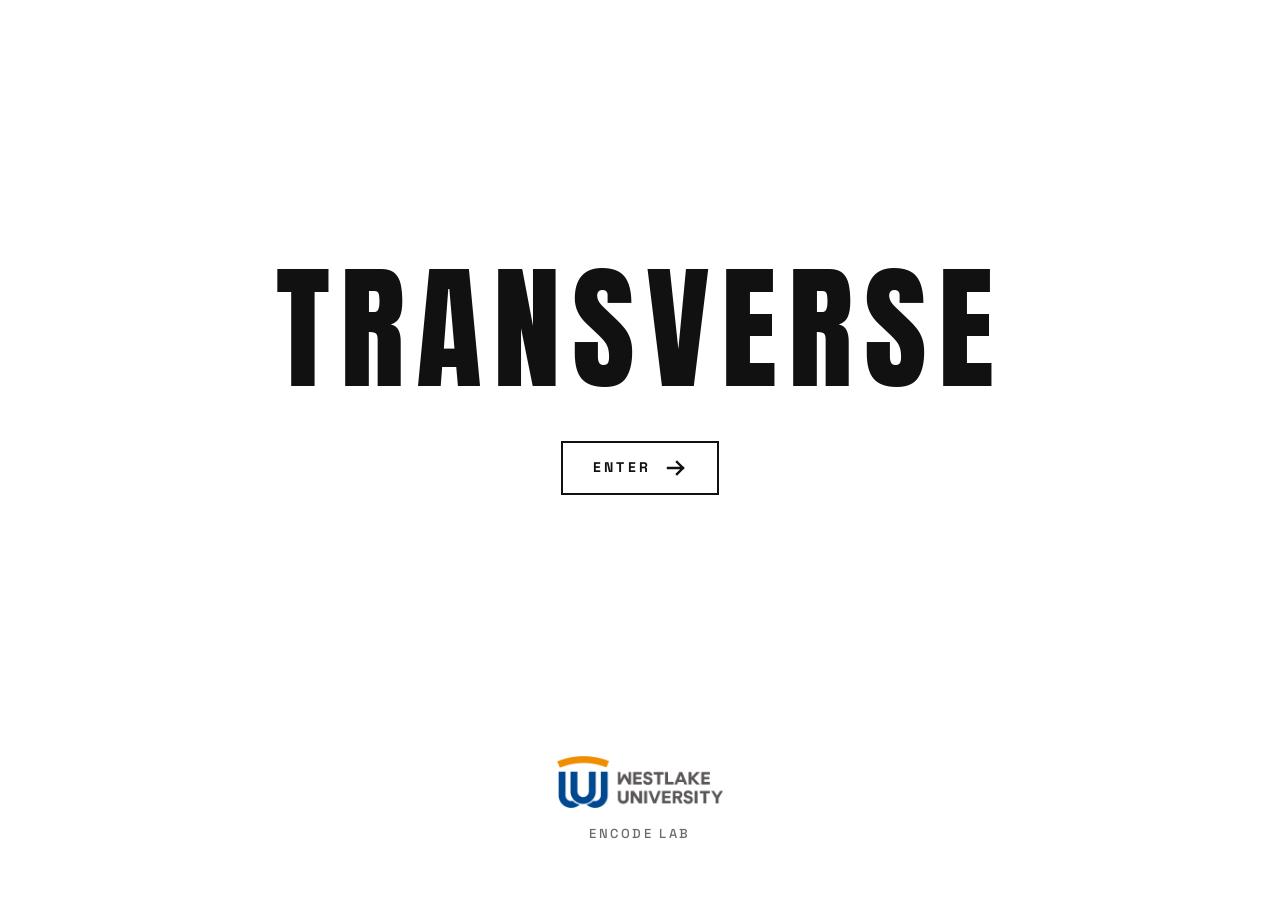
==== site/index.html @ fa6d0586 "TransVerse website: white research interface, outer pages and threshold - Research GUI (core/gui/ind" ====
<!doctype html>
<html lang="en">
<head>
<meta charset="utf-8">
<meta name="viewport" content="width=device-width, initial-scale=1">
<meta name="color-scheme" content="light">
<meta name="robots" content="noindex">
<meta http-equiv="Content-Security-Policy" content="default-src 'none'; style-src 'self'; img-src 'self'; font-src 'self'; base-uri 'none'; form-action 'none'">
<link rel="icon" href="favicon.svg" type="image/svg+xml">
<link rel="stylesheet" href="site.css">
<title>TransVerse</title>
<meta name="description" content="TransVerse, from Encode Lab, Westlake University.">
</head>
<body>
<main class="portal">
  <h1>TRANSVERSE</h1>
  <a class="btn" href="welcome.html">ENTER <svg aria-hidden="true" width="22" height="22" viewBox="0 0 22 22"><path d="M3 11 L18 11 M12 5 L18 11 L12 17" fill="none" stroke="currentColor" stroke-width="2.4" stroke-linecap="square"/></svg></a>
</main>
<footer class="portal-foot"><img src="assets/westlake_logo_two_line.png" alt="Westlake University"><span class="lab">Encode Lab</span></footer>
</body>
</html>
---- site/site.css ----
/* Fonts: Anton and Space Grotesk, SIL Open Font License 1.1 (assets/fonts/*-OFL.txt). */
@font-face{font-family:Anton;src:url(assets/fonts/Anton-Regular.ttf) format('truetype');font-weight:400;font-style:normal;font-display:swap}
@font-face{font-family:'Space Grotesk';src:url(assets/fonts/SpaceGrotesk-wght.ttf) format('truetype');font-weight:300 700;font-style:normal;font-display:swap}
/* Outer pages: white, black type, hairline rules. No Universe's style is used here. */
:root{--ink:#111111;--sub:#4A4A4A;--mute:#6B6B6B;--rule:#E4E4E4;--display:Anton,Impact,"Haettenschweiler","Arial Narrow Bold",sans-serif;
--body:"Space Grotesk","Helvetica Neue",Helvetica,Arial,system-ui,sans-serif;color-scheme:light}
*{box-sizing:border-box}
html,body{margin:0;background:#FFFFFF;color:var(--ink)}
body{font:17px/1.55 var(--body);min-height:100vh;display:flex;flex-direction:column}
a{color:var(--ink)}a:hover{color:#555}
img{display:block}
.wrap{width:100%;max-width:1280px;margin:0 auto;padding:0 32px}
.bar{border-bottom:1px solid var(--rule)}
.bar .wrap{display:flex;flex-wrap:wrap;align-items:center;justify-content:space-between;gap:16px;padding-top:20px;padding-bottom:20px}
.mark{font:400 22px/1 var(--display);letter-spacing:.1em;text-decoration:none}
.nav{display:flex;flex-wrap:wrap;gap:28px}
.nav a,.small-caps{font-size:13px;font-weight:700;letter-spacing:.16em;text-transform:uppercase;text-decoration:none}
.eyebrow{font-size:13px;font-weight:700;letter-spacing:.2em;text-transform:uppercase;color:var(--mute)}
.btn{display:inline-flex;align-items:center;gap:14px;text-decoration:none;border:2px solid var(--ink);padding:14px 30px;font-size:14px;font-weight:700;letter-spacing:.22em;text-transform:uppercase;background:#FFF;color:var(--ink)}
.btn.solid{background:var(--ink);color:#FFF}
.btn.solid:hover{background:#000;color:#FFF}
.btn:hover{color:var(--ink);background:#F6F6F6}
.btn.small{padding:10px 22px;font-size:13px;letter-spacing:.2em}
.btn.quiet{border-color:#BDBDBD;color:var(--mute);cursor:default}
.btn.quiet:hover{background:#FFF;color:var(--mute)}
.btn:focus-visible,a:focus-visible{outline:2px solid var(--ink);outline-offset:3px}
h1,h2,h3{font-family:var(--display);font-weight:400;margin:0}
p{margin:0}
main{flex:1 1 auto}
.foot{border-top:1px solid var(--rule)}
.foot .wrap{display:flex;flex-wrap:wrap;align-items:center;justify-content:space-between;gap:16px;padding-top:28px;padding-bottom:40px}
.foot img{height:40px;width:auto}
.lab{font-size:13px;font-weight:500;letter-spacing:.2em;text-transform:uppercase;color:var(--mute)}

/* Portal. */
.portal{flex:1 1 auto;display:flex;flex-direction:column;align-items:center;justify-content:center;gap:44px;padding:80px 24px;min-height:560px}
.portal h1{font-size:clamp(56px,11vw,136px);line-height:1;letter-spacing:.08em;text-align:center}
.portal-foot{padding:0 24px 56px;display:flex;flex-direction:column;align-items:center;gap:16px}
.portal-foot img{height:52px;width:auto}

/* Welcome. */
.hero{padding:clamp(72px,12vw,128px) 0 clamp(64px,10vw,112px);display:flex;flex-direction:column;gap:32px}
.hero h1{max-width:1100px;font-size:clamp(40px,6.4vw,72px);line-height:1.04;letter-spacing:.02em}
.hero p{max-width:560px;font-size:19px;color:var(--sub)}
.row{display:flex;flex-wrap:wrap;gap:14px}
.mv{white-space:nowrap}.mv1{color:#3E6B48}.mv2{color:#E8361C}.mv3{color:#2C4A6E}.mv4{color:#A8842F}.mv5{color:#1F7AC0}
.split{padding:56px 0 72px;border-top:1px solid var(--rule);display:flex;flex-wrap:wrap;gap:48px}
.split>div{min-width:0;display:flex;flex-direction:column;gap:16px}
.split h2{font-size:40px;letter-spacing:.04em}
.split p{color:var(--sub);max-width:620px}

/* Gate. */
.gate{max-width:1180px;padding-top:72px;padding-bottom:80px;display:flex;flex-direction:column;gap:48px}
.gate-head{display:flex;flex-direction:column;gap:12px;align-items:center;text-align:center}
.gate-head h1{font-size:clamp(44px,7vw,72px);letter-spacing:.04em}
.gate-head p{color:var(--sub)}
.doors{display:grid;grid-template-columns:repeat(auto-fit,minmax(min(100%,320px),1fr));gap:28px}
.door{border:2px solid var(--ink);border-radius:20px;padding:clamp(28px,4vw,40px);display:flex;flex-direction:column;gap:22px}
.door h2{font-size:48px;letter-spacing:.04em}
.door p{color:var(--sub)}
.door .go{display:flex;flex-direction:column;gap:12px;margin-top:auto;align-items:flex-start}
.door .fine{font-size:14px;line-height:1.5}

/* How it works. */
.how-hero{padding:clamp(64px,10vw,104px) 0 56px;display:flex;flex-direction:column;gap:24px}
.how-hero h1{font-size:clamp(44px,7vw,84px);line-height:1.02;letter-spacing:.02em}
.how-hero p{max-width:620px;font-size:19px;color:var(--sub)}
.glance{display:grid;grid-template-columns:repeat(auto-fit,minmax(min(100%,220px),1fr));border-top:1px solid var(--rule);border-bottom:1px solid var(--rule)}
.glance div{padding:28px 24px 28px 0;display:flex;flex-direction:column;gap:6px}
.glance div+div{border-left:1px solid var(--rule);padding-left:24px}
.glance b{font:400 64px/1 var(--display)}
.glance span{color:var(--sub)}
.section{padding:72px 0 24px;display:flex;flex-direction:column;gap:28px}
.section h2{font-size:40px;letter-spacing:.04em}
.section>p{max-width:640px;color:var(--sub)}
.worlds{display:grid;grid-template-columns:repeat(auto-fit,minmax(min(100%,200px),1fr));gap:20px}
.world{display:flex;flex-direction:column;gap:12px;margin:0}
.world img{width:100%;aspect-ratio:4/3;object-fit:cover;border-radius:2px;background:#EEE}
.world figcaption{display:flex;flex-direction:column;gap:2px}
.world figcaption span:first-child{font-size:12px;font-weight:700;letter-spacing:.2em;color:var(--mute)}
.world figcaption span:last-child{font-weight:500}
.steps{display:grid;grid-template-columns:repeat(auto-fit,minmax(min(100%,230px),1fr));gap:0;border-top:1px solid var(--rule)}
.step{padding:28px 28px 32px 0;display:flex;flex-direction:column;gap:10px}
.step+.step{border-left:1px solid var(--rule);padding-left:28px}
.step span{font:400 28px/1 var(--display);color:var(--mute)}
.step h3{font-size:30px;letter-spacing:.03em}
.step p{color:var(--sub)}
.agents{margin:48px 0 80px;padding:40px;border:2px solid var(--ink);border-radius:20px;display:flex;flex-direction:column;gap:14px}
.agents h2{font-size:clamp(30px,4vw,44px);letter-spacing:.03em}
.agents p{color:var(--sub);max-width:640px}

@media (max-width:640px){
  .wrap{padding:0 16px}
  .glance div+div,.step+.step{border-left:0;padding-left:0;border-top:1px solid var(--rule)}
  .agents{padding:24px}
}
.grow2{flex:2 1 480px}.grow1{flex:1 1 280px}
.stack8{display:flex;flex-direction:column;gap:8px}
.plain-link{font-size:14px;font-weight:700}
.muted{color:var(--mute)}
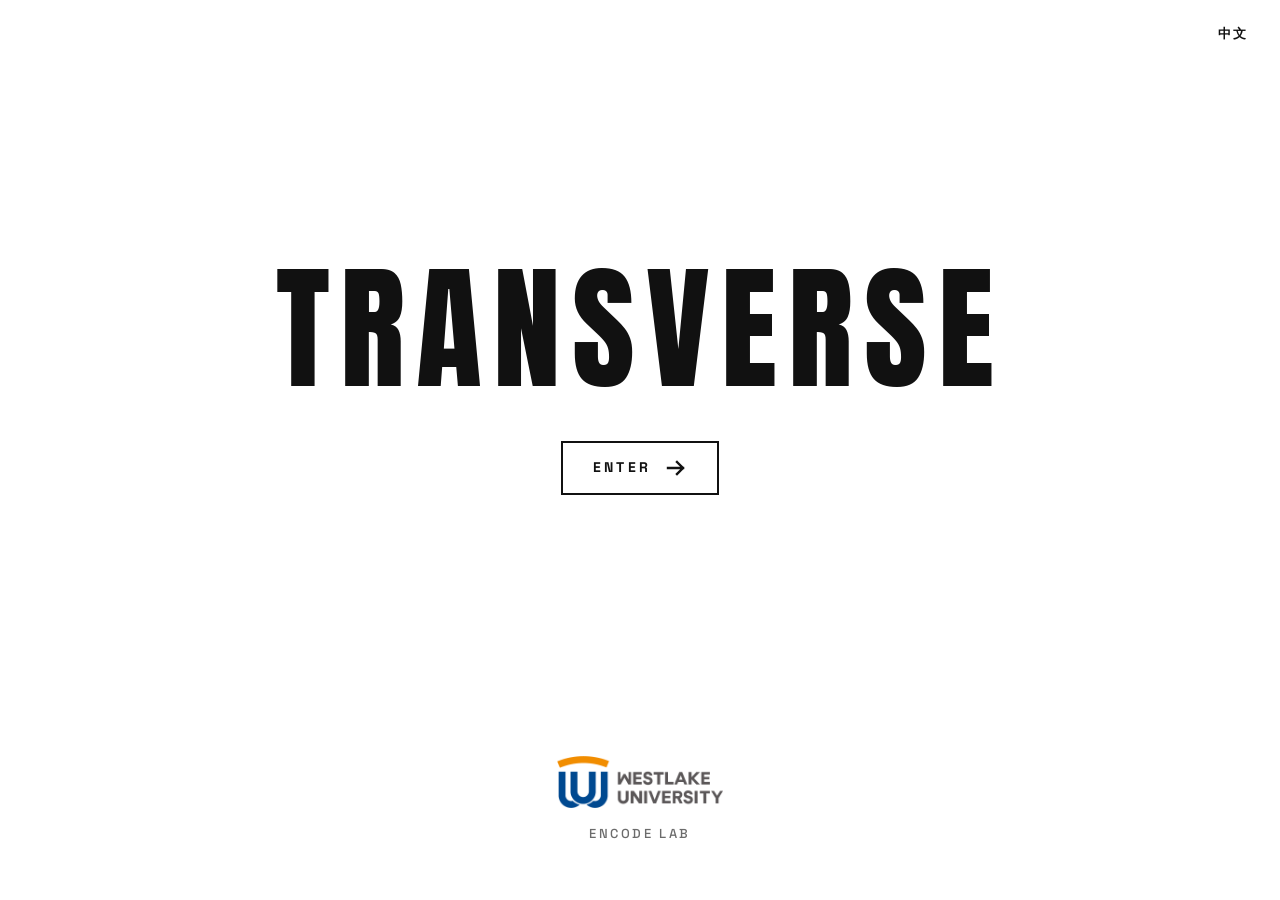
==== commit a4f825e8: "Developer mode (any Universe directly) and a Chinese interface Developer mode (play/?dev=1): - start" ====
--- a/site/index.html
+++ b/site/index.html
@@ -12,6 +12,7 @@
 <meta name="description" content="TransVerse, from Encode Lab, Westlake University.">
 </head>
 <body>
+<a class="lang-switch" href="zh/" lang="zh-CN">中文</a>
 <main class="portal">
   <h1>TRANSVERSE</h1>
   <a class="btn" href="welcome.html">ENTER <svg aria-hidden="true" width="22" height="22" viewBox="0 0 22 22"><path d="M3 11 L18 11 M12 5 L18 11 L12 17" fill="none" stroke="currentColor" stroke-width="2.4" stroke-linecap="square"/></svg></a>
--- a/site/site.css
+++ b/site/site.css
@@ -2,8 +2,8 @@
 @font-face{font-family:Anton;src:url(assets/fonts/Anton-Regular.ttf) format('truetype');font-weight:400;font-style:normal;font-display:swap}
 @font-face{font-family:'Space Grotesk';src:url(assets/fonts/SpaceGrotesk-wght.ttf) format('truetype');font-weight:300 700;font-style:normal;font-display:swap}
 /* Outer pages: white, black type, hairline rules. No Universe's style is used here. */
-:root{--ink:#111111;--sub:#4A4A4A;--mute:#6B6B6B;--rule:#E4E4E4;--display:Anton,Impact,"Haettenschweiler","Arial Narrow Bold",sans-serif;
---body:"Space Grotesk","Helvetica Neue",Helvetica,Arial,system-ui,sans-serif;color-scheme:light}
+:root{--tv-ease:cubic-bezier(.45,0,.25,1);--ink:#111111;--sub:#4A4A4A;--mute:#6B6B6B;--rule:#E4E4E4;--display:Anton,Impact,"Haettenschweiler","Arial Narrow Bold","PingFang SC","Hiragino Sans GB","Microsoft YaHei",sans-serif;
+--body:"Space Grotesk","Helvetica Neue",Helvetica,Arial,"PingFang SC","Hiragino Sans GB","Microsoft YaHei",system-ui,sans-serif;color-scheme:light}
 *{box-sizing:border-box}
 html,body{margin:0;background:#FFFFFF;color:var(--ink)}
 body{font:17px/1.55 var(--body);min-height:100vh;display:flex;flex-direction:column}
@@ -55,7 +55,7 @@
 .gate-head h1{font-size:clamp(44px,7vw,72px);letter-spacing:.04em}
 .gate-head p{color:var(--sub)}
 .doors{display:grid;grid-template-columns:repeat(auto-fit,minmax(min(100%,320px),1fr));gap:28px}
-.door{border:2px solid var(--ink);border-radius:20px;padding:clamp(28px,4vw,40px);display:flex;flex-direction:column;gap:22px}
+.door{border:1px solid var(--ink);border-radius:0;padding:clamp(28px,4vw,44px);display:flex;flex-direction:column;gap:22px}
 .door h2{font-size:48px;letter-spacing:.04em}
 .door p{color:var(--sub)}
 .door .go{display:flex;flex-direction:column;gap:12px;margin-top:auto;align-items:flex-start}
@@ -73,9 +73,9 @@
 .section{padding:72px 0 24px;display:flex;flex-direction:column;gap:28px}
 .section h2{font-size:40px;letter-spacing:.04em}
 .section>p{max-width:640px;color:var(--sub)}
-.worlds{display:grid;grid-template-columns:repeat(auto-fit,minmax(min(100%,200px),1fr));gap:20px}
+.worlds{display:grid;grid-template-columns:repeat(auto-fit,minmax(min(100%,360px),1fr));gap:24px 20px}
 .world{display:flex;flex-direction:column;gap:12px;margin:0}
-.world img{width:100%;aspect-ratio:4/3;object-fit:cover;border-radius:2px;background:#EEE}
+.world img{width:100%;aspect-ratio:3/1;object-fit:cover;object-position:center 60%;border-radius:0;background:#EEE}
 .world figcaption{display:flex;flex-direction:column;gap:2px}
 .world figcaption span:first-child{font-size:12px;font-weight:700;letter-spacing:.2em;color:var(--mute)}
 .world figcaption span:last-child{font-weight:500}
@@ -85,7 +85,7 @@
 .step span{font:400 28px/1 var(--display);color:var(--mute)}
 .step h3{font-size:30px;letter-spacing:.03em}
 .step p{color:var(--sub)}
-.agents{margin:48px 0 80px;padding:40px;border:2px solid var(--ink);border-radius:20px;display:flex;flex-direction:column;gap:14px}
+.agents{margin:48px 0 80px;padding:40px;border:1px solid var(--ink);border-radius:0;display:flex;flex-direction:column;gap:14px}
 .agents h2{font-size:clamp(30px,4vw,44px);letter-spacing:.03em}
 .agents p{color:var(--sub);max-width:640px}
 
@@ -98,3 +98,26 @@
 .stack8{display:flex;flex-direction:column;gap:8px}
 .plain-link{font-size:14px;font-weight:700}
 .muted{color:var(--mute)}
+
+/* Motion (one easing site-wide; nothing loops). Portal: the title gathers from a wider tracking, then
+   ENTER fades in; the arrow moves 4 px on hover. Welcome: the five segments of "Multiverse" take their
+   colours one after another. How it works: a light lift on the paintings. */
+@keyframes tv-gather{from{letter-spacing:.22em;opacity:0}to{letter-spacing:.08em;opacity:1}}
+@keyframes tv-fade{from{opacity:0}to{opacity:1}}
+@keyframes tv-colour{from{color:var(--ink)}}
+.portal h1{animation:tv-gather 1.8s var(--tv-ease) .2s both}
+.portal .btn{animation:tv-fade .9s var(--tv-ease) 1.9s both}
+.btn svg{transition:transform .25s var(--tv-ease)}
+.btn:hover svg,.btn:focus-visible svg{transform:translateX(4px)}
+.mv span{animation:tv-colour .45s var(--tv-ease) both}
+.mv .mv1{animation-delay:.35s}.mv .mv2{animation-delay:.44s}.mv .mv3{animation-delay:.53s}.mv .mv4{animation-delay:.62s}.mv .mv5{animation-delay:.71s}
+.world img{transition:transform .35s var(--tv-ease),filter .35s var(--tv-ease)}
+.world:hover img{transform:translateY(-3px);filter:saturate(1.08)}
+@media (prefers-reduced-motion:reduce){*{animation:none!important;transition:none!important}}
+
+/* Language switch. */
+.lang-switch{position:fixed;top:24px;right:32px;font-size:13px;font-weight:700;letter-spacing:.16em;text-decoration:none}
+.bar-right{display:flex;align-items:center;gap:24px}
+html[lang="zh-CN"] .hero p,html[lang="zh-CN"] .split p,html[lang="zh-CN"] .door p,html[lang="zh-CN"] .step p,html[lang="zh-CN"] .how-hero p{line-height:1.75}
+html[lang="zh-CN"] .nav a,html[lang="zh-CN"] .small-caps,html[lang="zh-CN"] .eyebrow,html[lang="zh-CN"] .btn{letter-spacing:.08em}
+html[lang="zh-CN"] h1,html[lang="zh-CN"] h2,html[lang="zh-CN"] h3{font-weight:700;letter-spacing:.02em}
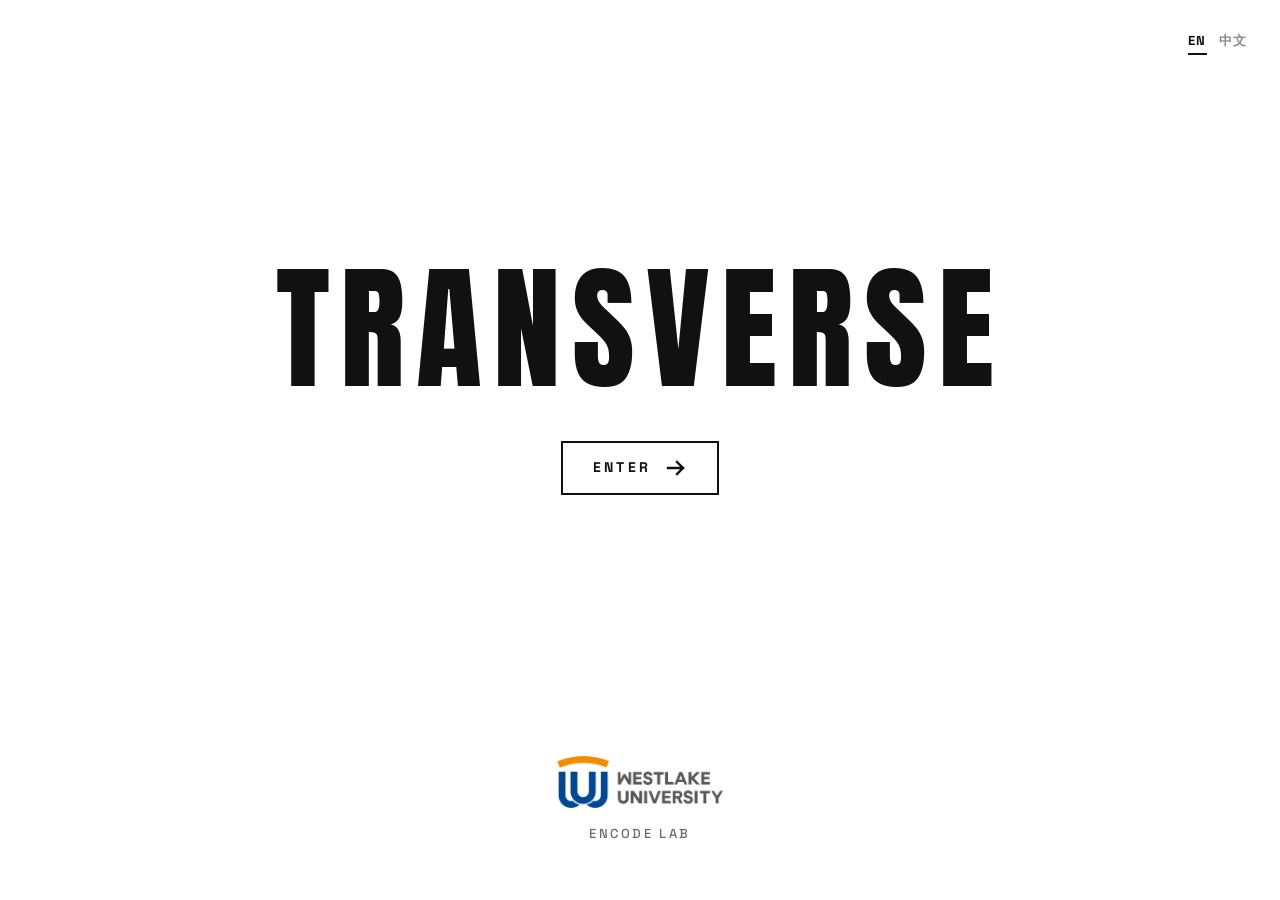
==== commit 51e698ad: "One EN / 中文 switch, always in the top-right corner Every page (portal, welcome, how it works, enter," ====
--- a/site/index.html
+++ b/site/index.html
@@ -12,7 +12,7 @@
 <meta name="description" content="TransVerse, from Encode Lab, Westlake University.">
 </head>
 <body>
-<a class="lang-switch" href="zh/" lang="zh-CN">中文</a>
+<div class="lang-corner"><span class="lang-toggle"><b>EN</b><a href="zh/" lang="zh-CN">中文</a></span></div>
 <main class="portal">
   <h1>TRANSVERSE</h1>
   <a class="btn" href="welcome.html">ENTER <svg aria-hidden="true" width="22" height="22" viewBox="0 0 22 22"><path d="M3 11 L18 11 M12 5 L18 11 L12 17" fill="none" stroke="currentColor" stroke-width="2.4" stroke-linecap="square"/></svg></a>
--- a/site/site.css
+++ b/site/site.css
@@ -116,8 +116,14 @@
 @media (prefers-reduced-motion:reduce){*{animation:none!important;transition:none!important}}
 
 /* Language switch. */
-.lang-switch{position:fixed;top:24px;right:32px;font-size:13px;font-weight:700;letter-spacing:.16em;text-decoration:none}
 .bar-right{display:flex;align-items:center;gap:24px}
 html[lang="zh-CN"] .hero p,html[lang="zh-CN"] .split p,html[lang="zh-CN"] .door p,html[lang="zh-CN"] .step p,html[lang="zh-CN"] .how-hero p{line-height:1.75}
 html[lang="zh-CN"] .nav a,html[lang="zh-CN"] .small-caps,html[lang="zh-CN"] .eyebrow,html[lang="zh-CN"] .btn{letter-spacing:.08em}
 html[lang="zh-CN"] h1,html[lang="zh-CN"] h2,html[lang="zh-CN"] h3{font-weight:700;letter-spacing:.02em}
+
+/* EN / 中文 — always the last item, top right. The current language is bold and underlined. */
+.lang-toggle{display:inline-flex;align-items:center;gap:12px;font-size:13px;font-weight:700;letter-spacing:.12em;white-space:nowrap}
+.lang-toggle b{color:var(--ink);border-bottom:2px solid var(--ink);padding-bottom:2px}
+.lang-toggle a{color:#8A8A8A;text-decoration:none;padding-bottom:4px}
+.lang-toggle a:hover{color:var(--ink)}
+.lang-corner{position:fixed;top:26px;right:32px;z-index:5}
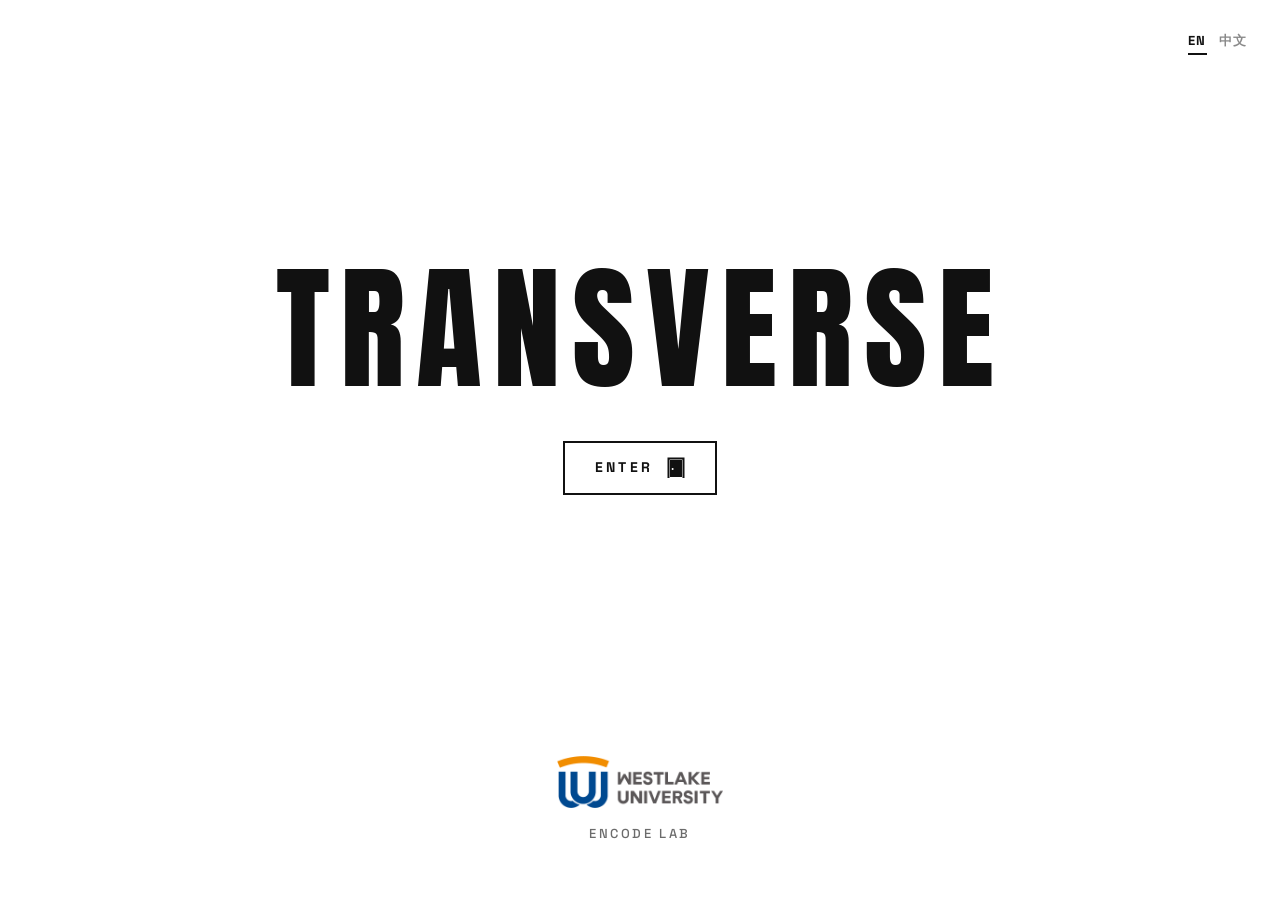
==== commit 0b2bfc4f: "Welcome: each piece of Multiverse shows its world's painting inside the letters on hover; ENTER carr" ====
--- a/site/index.html
+++ b/site/index.html
@@ -15,7 +15,7 @@
 <div class="lang-corner"><span class="lang-toggle"><b>EN</b><a href="zh/" lang="zh-CN">中文</a></span></div>
 <main class="portal">
   <h1>TRANSVERSE</h1>
-  <a class="btn" href="welcome.html">ENTER <svg aria-hidden="true" width="22" height="22" viewBox="0 0 22 22"><path d="M3 11 L18 11 M12 5 L18 11 L12 17" fill="none" stroke="currentColor" stroke-width="2.4" stroke-linecap="square"/></svg></a>
+  <a class="btn" href="welcome.html">ENTER <svg class="door-icon" aria-hidden="true" width="18" height="22" viewBox="0 0 18 22"><rect x="3" y="3" width="2.4" height="17" class="d1"/><rect x="5.4" y="3" width="2.4" height="17" class="d2"/><rect x="7.8" y="3" width="2.4" height="17" class="d3"/><rect x="10.2" y="3" width="2.4" height="17" class="d4"/><rect x="12.6" y="3" width="2.4" height="17" class="d5"/><g class="door-leaf"><rect x="3" y="3" width="12" height="17"/><circle class="door-knob" cx="5.6" cy="12" r="1"/></g><path d="M1.5 21 V1.5 H16.5 V21" fill="none" stroke="currentColor" stroke-width="2"/></svg></a>
 </main>
 <footer class="portal-foot"><img src="assets/westlake_logo_two_line.png" alt="Westlake University"><span class="lab">Encode Lab</span></footer>
 </body>
--- a/site/site.css
+++ b/site/site.css
@@ -43,7 +43,8 @@
 .hero h1{max-width:1100px;font-size:clamp(40px,6.4vw,72px);line-height:1.04;letter-spacing:.02em}
 .hero p{max-width:560px;font-size:19px;color:var(--sub)}
 .row{display:flex;flex-wrap:wrap;gap:14px}
-.mv{white-space:nowrap}.mv1{color:#3E6B48}.mv2{color:#E8361C}.mv3{color:#2C4A6E}.mv4{color:#A8842F}.mv5{color:#1F7AC0}
+.mv{white-space:nowrap}/* One colour per world (2026-11-24, palette C): the original muted set reordered to fit the worlds — forest green, night navy, seal vermilion, dusk rose (new), brass ochre. */
+.mv1{color:#3E6B48}.mv2{color:#2C4A6E}.mv3{color:#E8361C}.mv4{color:#B85676}.mv5{color:#A8842F}
 .split{padding:56px 0 72px;border-top:1px solid var(--rule);display:flex;flex-wrap:wrap;gap:48px}
 .split>div{min-width:0;display:flex;flex-direction:column;gap:16px}
 .split h2{font-size:40px;letter-spacing:.04em}
@@ -109,7 +110,17 @@
 .portal .btn{animation:tv-fade .9s var(--tv-ease) 1.9s both}
 .btn svg{transition:transform .25s var(--tv-ease)}
 .btn:hover svg,.btn:focus-visible svg{transform:translateX(4px)}
-.mv span{animation:tv-colour .45s var(--tv-ease) both}
+.mv span{animation:tv-colour .45s var(--tv-ease) backwards}
+/* Each piece of "Multiverse" holds its world: on hover the colour gives way to that world's painting inside the letters. */
+.mv span{background-size:cover;background-position:center;-webkit-background-clip:text;background-clip:text;transition:color .5s var(--tv-ease)}
+.mv1{background-image:url(assets/mv-u1.webp)}.mv2{background-image:url(assets/mv-u2.webp)}.mv3{background-image:url(assets/mv-u3.webp)}.mv4{background-image:url(assets/mv-u4.webp)}.mv5{background-image:url(assets/mv-u5.webp)}
+.mv span:hover{color:transparent}
+/* ENTER's door: on hover it swings open (hinge on the right, as in the game) onto the five worlds' colours. */
+.door-icon .d1{fill:#3E6B48}.door-icon .d2{fill:#2C4A6E}.door-icon .d3{fill:#E8361C}.door-icon .d4{fill:#B85676}.door-icon .d5{fill:#A8842F}
+.door-leaf{fill:currentColor;transform-box:fill-box;transform-origin:right center;transition:transform .45s var(--tv-ease)}
+.btn .door-knob{fill:#FFF}.btn.solid .door-knob{fill:var(--ink)}
+.btn:hover .door-leaf,.btn:focus-visible .door-leaf{transform:scaleX(.16)}
+.btn:hover svg.door-icon,.btn:focus-visible svg.door-icon{transform:none}
 .mv .mv1{animation-delay:.35s}.mv .mv2{animation-delay:.44s}.mv .mv3{animation-delay:.53s}.mv .mv4{animation-delay:.62s}.mv .mv5{animation-delay:.71s}
 .world img{transition:transform .35s var(--tv-ease),filter .35s var(--tv-ease)}
 .world:hover img{transform:translateY(-3px);filter:saturate(1.08)}
@@ -127,3 +138,5 @@
 .lang-toggle a{color:#8A8A8A;text-decoration:none;padding-bottom:4px}
 .lang-toggle a:hover{color:var(--ink)}
 .lang-corner{position:fixed;top:26px;right:32px;z-index:5}
+/* Pages cached from an earlier release still carry a bare .lang-switch link: keep it in the corner too. */
+.lang-switch{position:fixed;top:26px;right:32px;z-index:5;font-size:13px;font-weight:700;letter-spacing:.12em;color:#8A8A8A;text-decoration:none}
